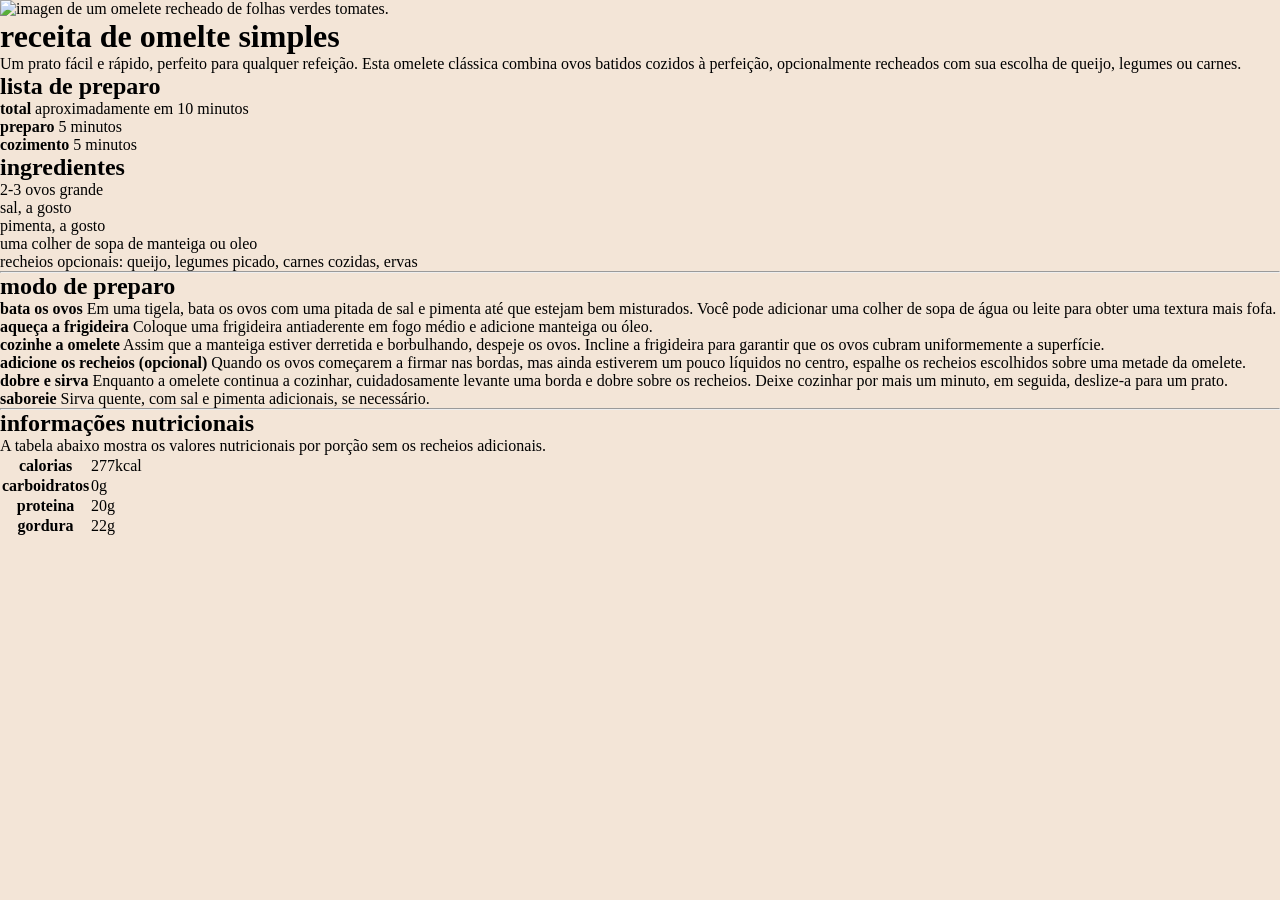
==== receita_base/index.html @ 1adb3f1c "primeiro commit do css" ====
<!DOCTYPE html>
<html lang="pt-br">
<head>
    <meta charset="UTF-8">
    <meta name="viewport" content="width=device-width, initial-scale=1.0">
    <link rel="preconnect" href="https://fonts.googleapis.com">
<link rel="preconnect" href="https://fonts.gstatic.com" crossorigin>
<link href="https://fonts.googleapis.com/css2?family=Lora:ital,wght@0,400..700;1,400..700&family=Outfit:wght@100..900&display=swap" rel="stylesheet">
<link rel="stylesheet" href="style.css">
    <title>receita de omelete</title>
</head>
<body>
    <div>
        <img src="./image-omelette.jpeg" alt="imagen de um omelete recheado de folhas verdes tomates.">
        <h1>receita de omelte simples</h1>
        <p>Um prato fácil e rápido, perfeito para qualquer refeição. Esta omelete clássica combina ovos batidos cozidos à perfeição, opcionalmente recheados com sua escolha de queijo, legumes ou carnes.</p>
        <div>
            <h2>lista de preparo</h2>

            <ul>
                <li>
                    <strong>total</strong> aproximadamente em 10 minutos
                </li>
                <li>
                    <strong>preparo</strong> 5 minutos
                </li>
                <li>
                    <strong>cozimento</strong> 5 minutos
                </li>
            </ul>
        </div>
        <div>
            <h2>ingredientes</h2>
            <ul>
                <li>2-3 ovos grande</li>
                <li>sal, a gosto</li>
                <li>pimenta, a gosto</li>
                <li>uma colher de sopa de manteiga ou oleo</li>
                <li>recheios opcionais: queijo, legumes picado, carnes cozidas, ervas </li>
            </ul>
        </div>
        <hr>
        <div>
            <h2>modo de preparo</h2>
            <ol>
                <li>
                    <strong>bata os ovos</strong> Em uma tigela, bata os ovos com uma pitada de sal e pimenta até que estejam bem misturados. Você pode adicionar uma colher de sopa de água ou leite para obter uma textura mais fofa.
                </li>
                <li>
                    <strong>aqueça a frigideira</strong> Coloque uma frigideira antiaderente em fogo médio e adicione manteiga ou óleo.
                </li>
                <li>
                    <strong>cozinhe a omelete</strong> Assim que a manteiga estiver derretida e borbulhando, despeje os ovos. Incline a frigideira para garantir que os ovos cubram uniformemente a superfície.
                </li>
                <li>
                    <strong>adicione os recheios (opcional)</strong> Quando os ovos começarem a firmar nas bordas, mas ainda estiverem um pouco líquidos no centro, espalhe os recheios escolhidos sobre uma metade da omelete.
                </li>
                <li>
                    <strong>dobre e sirva</strong> Enquanto a omelete continua a cozinhar, cuidadosamente levante uma borda e dobre sobre os recheios. Deixe cozinhar por mais um minuto, em seguida, deslize-a para um prato.
                </li>
                <li>
                    <strong>saboreie</strong> Sirva quente, com sal e pimenta adicionais, se necessário.
                </li>
            </ol>
        </div>
        <hr>
        <div>
            <h2>informações nutricionais</h2>
            <p>A tabela abaixo mostra os valores nutricionais por porção sem os recheios adicionais.</p>
<table>
    <tr>
        <th>calorias</th>
        <td>277kcal</td>
    </tr>
    <tr>
        <th>carboidratos</th>
        <td>0g</td>
    </tr>
    <tr>
        <th>proteina</th>
        <td>20g</td>
    </tr>
    <tr>
        <th>gordura</th>
        <td>22g</td>
    </tr>
</table>
        </div>
    </div>
</body>
</html>
---- receita_base/style.css ----
*{
    margin: 0;
    padding: 0;
    box-sizing: border-box;
}

body{
    background-color: #f3e5d7;
}
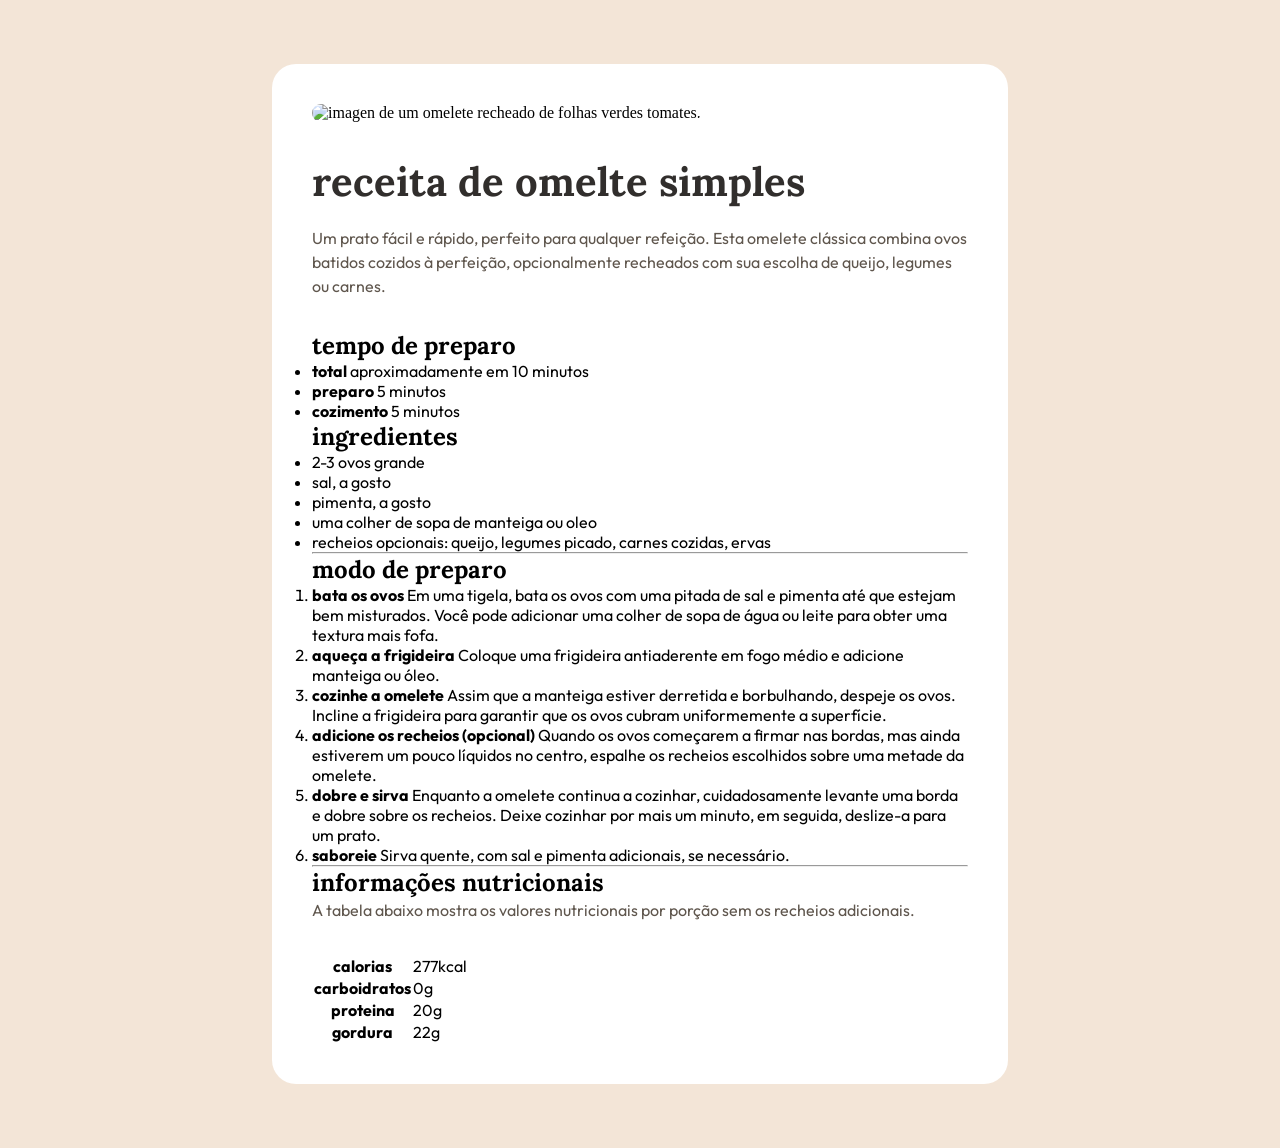
==== commit 62549c12: "sexto commit html" ====
--- a/receita_base/index.html
+++ b/receita_base/index.html
@@ -14,8 +14,8 @@
         <img src="./image-omelette.jpeg" alt="imagen de um omelete recheado de folhas verdes tomates.">
         <h1>receita de omelte simples</h1>
         <p>Um prato fácil e rápido, perfeito para qualquer refeição. Esta omelete clássica combina ovos batidos cozidos à perfeição, opcionalmente recheados com sua escolha de queijo, legumes ou carnes.</p>
-        <div>
-            <h2>lista de preparo</h2>
+        <div class="tempo">
+            <h2>tempo de preparo</h2>
 
             <ul>
                 <li>
@@ -29,7 +29,7 @@
                 </li>
             </ul>
         </div>
-        <div>
+        <div class="ingredientes">
             <h2>ingredientes</h2>
             <ul>
                 <li>2-3 ovos grande</li>
@@ -40,7 +40,7 @@
             </ul>
         </div>
         <hr>
-        <div>
+        <div class="modo">
             <h2>modo de preparo</h2>
             <ol>
                 <li>
@@ -64,7 +64,7 @@
             </ol>
         </div>
         <hr>
-        <div>
+        <div class="informacoes">
             <h2>informações nutricionais</h2>
             <p>A tabela abaixo mostra os valores nutricionais por porção sem os recheios adicionais.</p>
 <table>
--- a/receita_base/style.css
+++ b/receita_base/style.css
@@ -6,4 +6,42 @@
 
 body{
     background-color: #f3e5d7;
+}
+
+body > div {
+    background-color: #fff;
+    max-width: 736px;
+    margin-inline: auto;
+    margin-block: 64px;
+    padding: 40px;
+    border-radius: 24px;
+
+}
+
+img{
+    width: 100%;
+    border-radius: 12px;
+    margin-bottom: 40px;
+}
+
+h1, h2{
+    font-family: 'lora', serif;
+}
+
+h1{
+    font-size: 40px;
+    color: #312e2c;
+    line-height: 100%;
+    margin-bottom: 24px;
+
+}
+
+p, li, th, td{
+font-family: 'outfit', sans-serif;
+}
+
+p{
+    color: #5f564d;
+    line-height: 150%;
+    margin-bottom: 32px;
 }
